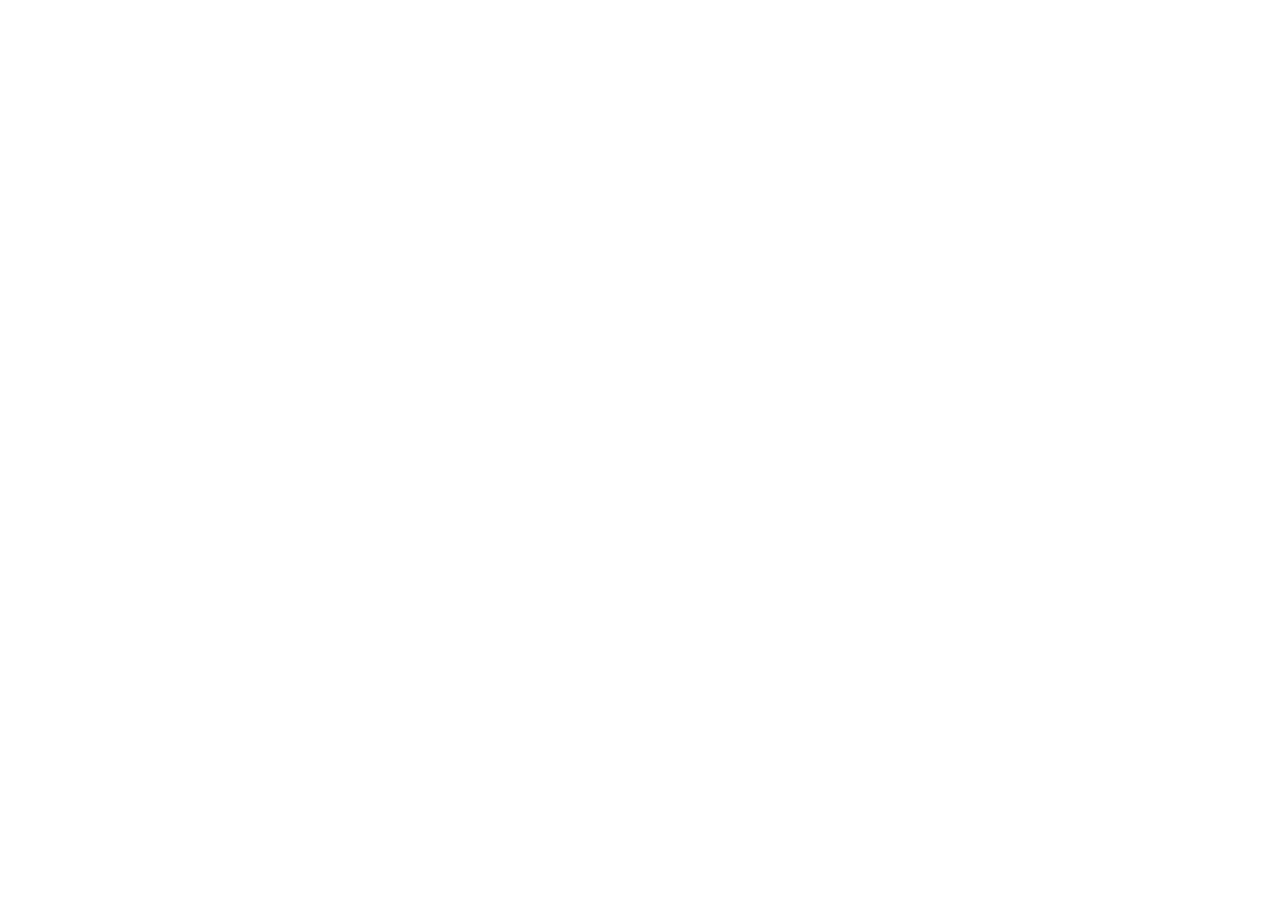
==== index.html @ 1e38310f "test" ====
<!DOCTYPE html>
<html>
<head>
  <!--
    If you are serving your web app in a path other than the root, change the
    href value below to reflect the base path you are serving from.

    The path provided below has to start and end with a slash "/" in order for
    it to work correctly.

    For more details:
    * https://developer.mozilla.org/en-US/docs/Web/HTML/Element/base

    This is a placeholder for base href that will be replaced by the value of
    the `--base-href` argument provided to `flutter build`.
    /
  -->
  <base href="/">

  <meta charset="UTF-8">
  <meta content="IE=Edge" http-equiv="X-UA-Compatible">
  <meta name="description" content="A new Flutter project.">

  <!-- iOS meta tags & icons -->
  <meta name="apple-mobile-web-app-capable" content="yes">
  <meta name="apple-mobile-web-app-status-bar-style" content="black">
  <meta name="apple-mobile-web-app-title" content="flutter_application_1">
  <link rel="apple-touch-icon" href="icons/Icon-192.png">

  <!-- Favicon -->
  <link rel="icon" type="image/png" href="favicon.png"/>

  <title>flutter_application_1</title>
  <link rel="manifest" href="manifest.json">

  <script>
    // The value below is injected by flutter build, do not touch.
    var serviceWorkerVersion = '1842576380';
  </script>
  <!-- This script adds the flutter initialization JS code -->
  <script src="flutter.js" defer></script>
</head>
<body>
  <script>
    window.addEventListener('load', function(ev) {
      // Download main.dart.js
      _flutter.loader.loadEntrypoint({
        serviceWorker: {
          serviceWorkerVersion: serviceWorkerVersion,
        },
        onEntrypointLoaded: function(engineInitializer) {
          engineInitializer.initializeEngine().then(function(appRunner) {
            appRunner.runApp();
          });
        }
      });
    });
  </script>
</body>
</html>
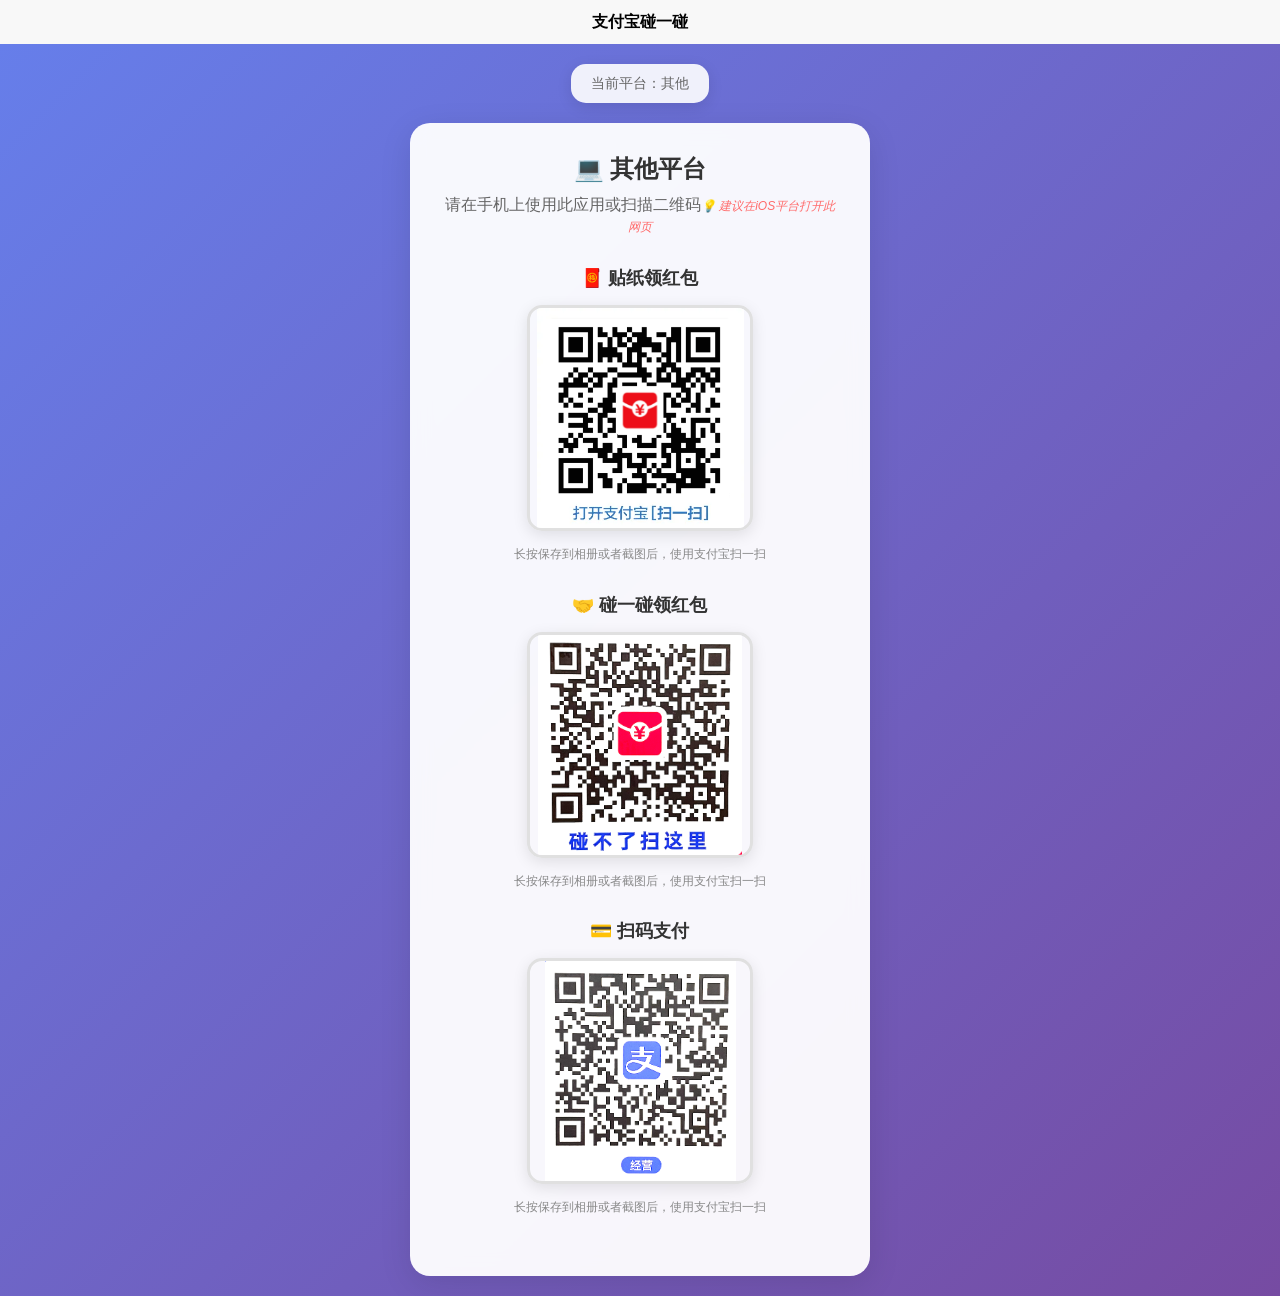
==== commit 9df33568: "alipay-tap-to-pay" ====
--- a/index.html
+++ b/index.html
@@ -1,60 +1,23 @@
 <!DOCTYPE html>
-<html>
-<head>
-  <!--
-    If you are serving your web app in a path other than the root, change the
-    href value below to reflect the base path you are serving from.
+<html lang="en">
+  <head>
+    <link rel="stylesheet" href="./assets/uni.84a168a0.css">
 
-    The path provided below has to start and end with a slash "/" in order for
-    it to work correctly.
-
-    For more details:
-    * https://developer.mozilla.org/en-US/docs/Web/HTML/Element/base
-
-    This is a placeholder for base href that will be replaced by the value of
-    the `--base-href` argument provided to `flutter build`.
-    /
-  -->
-  <base href="/">
-
-  <meta charset="UTF-8">
-  <meta content="IE=Edge" http-equiv="X-UA-Compatible">
-  <meta name="description" content="A new Flutter project.">
-
-  <!-- iOS meta tags & icons -->
-  <meta name="apple-mobile-web-app-capable" content="yes">
-  <meta name="apple-mobile-web-app-status-bar-style" content="black">
-  <meta name="apple-mobile-web-app-title" content="flutter_application_1">
-  <link rel="apple-touch-icon" href="icons/Icon-192.png">
-
-  <!-- Favicon -->
-  <link rel="icon" type="image/png" href="favicon.png"/>
-
-  <title>flutter_application_1</title>
-  <link rel="manifest" href="manifest.json">
-
-  <script>
-    // The value below is injected by flutter build, do not touch.
-    var serviceWorkerVersion = '1842576380';
-  </script>
-  <!-- This script adds the flutter initialization JS code -->
-  <script src="flutter.js" defer></script>
-</head>
-<body>
-  <script>
-    window.addEventListener('load', function(ev) {
-      // Download main.dart.js
-      _flutter.loader.loadEntrypoint({
-        serviceWorker: {
-          serviceWorkerVersion: serviceWorkerVersion,
-        },
-        onEntrypointLoaded: function(engineInitializer) {
-          engineInitializer.initializeEngine().then(function(appRunner) {
-            appRunner.runApp();
-          });
-        }
-      });
-    });
-  </script>
-</body>
+    <meta charset="UTF-8" />
+    <script>
+      var coverSupport = 'CSS' in window && typeof CSS.supports === 'function' && (CSS.supports('top: env(a)') ||
+        CSS.supports('top: constant(a)'))
+      document.write(
+        '<meta name="viewport" content="width=device-width, user-scalable=no, initial-scale=1.0, maximum-scale=1.0, minimum-scale=1.0' +
+        (coverSupport ? ', viewport-fit=cover' : '') + '" />')
+    </script>
+    <title>支付宝碰一碰</title>
+    <!--preload-links-->
+    <!--app-context-->
+    <script type="module" crossorigin src="./assets/index-BQC5_Dou.js"></script>
+    <link rel="stylesheet" crossorigin href="./assets/index-Dh--pd9T.css">
+  </head>
+  <body>
+    <div id="app"><!--app-html--></div>
+  </body>
 </html>
--- a/assets/uni.84a168a0.css
+++ b/assets/uni.84a168a0.css
@@ -0,0 +1 @@
+uni-button{position:relative;display:block;margin-left:auto;margin-right:auto;padding-left:14px;padding-right:14px;box-sizing:border-box;font-size:18px;text-align:center;text-decoration:none;line-height:2.55555556;border-radius:5px;-webkit-tap-highlight-color:transparent;overflow:hidden;color:#000;background-color:#f8f8f8;cursor:pointer}uni-button[hidden]{display:none!important}uni-button:after{content:" ";width:200%;height:200%;position:absolute;top:0;left:0;border:1px solid rgba(0,0,0,.2);transform:scale(.5);transform-origin:0 0;box-sizing:border-box;border-radius:10px}uni-button[native]{padding-left:0;padding-right:0}uni-button[native] .uni-button-cover-view-wrapper{border:inherit;border-color:inherit;border-radius:inherit;background-color:inherit}uni-button[native] .uni-button-cover-view-inner{padding-left:14px;padding-right:14px}uni-button uni-cover-view{line-height:inherit;white-space:inherit}uni-button[type=default]{color:#000;background-color:#f8f8f8}uni-button[type=primary]{color:#fff;background-color:#007aff}uni-button[type=warn]{color:#fff;background-color:#e64340}uni-button[disabled]{color:rgba(255,255,255,.6);cursor:not-allowed}uni-button[disabled][type=default],uni-button[disabled]:not([type]){color:rgba(0,0,0,.3);background-color:#f7f7f7}uni-button[disabled][type=primary]{background-color:rgba(0,122,255,.6)}uni-button[disabled][type=warn]{background-color:#ec8b89}uni-button[type=primary][plain]{color:#007aff;border:1px solid #007aff;background-color:transparent}uni-button[type=primary][plain][disabled]{color:rgba(0,0,0,.2);border-color:rgba(0,0,0,.2)}uni-button[type=primary][plain]:after{border-width:0}uni-button[type=default][plain]{color:#353535;border:1px solid #353535;background-color:transparent}uni-button[type=default][plain][disabled]{color:rgba(0,0,0,.2);border-color:rgba(0,0,0,.2)}uni-button[type=default][plain]:after{border-width:0}uni-button[plain]{color:#353535;border:1px solid #353535;background-color:transparent}uni-button[plain][disabled]{color:rgba(0,0,0,.2);border-color:rgba(0,0,0,.2)}uni-button[plain]:after{border-width:0}uni-button[plain][native] .uni-button-cover-view-inner{padding:0}uni-button[type=warn][plain]{color:#e64340;border:1px solid #e64340;background-color:transparent}uni-button[type=warn][plain][disabled]{color:rgba(0,0,0,.2);border-color:rgba(0,0,0,.2)}uni-button[type=warn][plain]:after{border-width:0}uni-button[size=mini]{display:inline-block;line-height:2.3;font-size:13px;padding:0 1.34em}uni-button[size=mini][native]{padding:0}uni-button[size=mini][native] .uni-button-cover-view-inner{padding:0 1.34em}uni-button[loading]:not([disabled]){cursor:progress}uni-button[loading]:before{content:" ";display:inline-block;width:18px;height:18px;vertical-align:middle;animation:uni-loading 1s steps(12,end) infinite;background-size:100%}uni-button[loading][type=primary]{color:rgba(255,255,255,.6);background-color:#0062cc}uni-button[loading][type=primary][plain]{color:#007aff;background-color:transparent}uni-button[loading][type=default]{color:rgba(0,0,0,.6);background-color:#dedede}uni-button[loading][type=default][plain]{color:#353535;background-color:transparent}uni-button[loading][type=warn]{color:rgba(255,255,255,.6);background-color:#ce3c39}uni-button[loading][type=warn][plain]{color:#e64340;background-color:transparent}uni-button[loading][native]:before{content:none}.button-hover{color:rgba(0,0,0,.6);background-color:#dedede}.button-hover[plain]{color:rgba(53,53,53,.6);border-color:rgba(53,53,53,.6);background-color:transparent}.button-hover[type=primary]{color:rgba(255,255,255,.6);background-color:#0062cc}.button-hover[type=primary][plain]{color:rgba(0,122,255,.6);border-color:rgba(0,122,255,.6);background-color:transparent}.button-hover[type=default]{color:rgba(0,0,0,.6);background-color:#dedede}.button-hover[type=default][plain]{color:rgba(53,53,53,.6);border-color:rgba(53,53,53,.6);background-color:transparent}.button-hover[type=warn]{color:rgba(255,255,255,.6);background-color:#ce3c39}.button-hover[type=warn][plain]{color:rgba(230,67,64,.6);border-color:rgba(230,67,64,.6);background-color:transparent}uni-image{width:320px;height:240px;display:inline-block;overflow:hidden;position:relative}uni-image[hidden]{display:none}uni-image>div{width:100%;height:100%;background-repeat:no-repeat}uni-image>img{-webkit-touch-callout:none;-webkit-user-select:none;user-select:none;display:block;position:absolute;top:0;left:0;width:100%;height:100%;opacity:0}uni-image>.uni-image-will-change{will-change:transform}@keyframes once-show{0%{top:0}}uni-resize-sensor,uni-resize-sensor>div{position:absolute;left:0;top:0;right:0;bottom:0;overflow:hidden}uni-resize-sensor{display:block;z-index:-1;visibility:hidden;animation:once-show 1ms}uni-resize-sensor>div>div{position:absolute;left:0;top:0}uni-resize-sensor>div:first-child>div{width:100000px;height:100000px}uni-resize-sensor>div:last-child>div{width:200%;height:200%}uni-text[selectable]{cursor:auto;-webkit-user-select:text;user-select:text}uni-text{white-space:pre-line}uni-view{display:block}uni-view[hidden]{display:none}uni-modal{position:fixed;top:0;right:0;bottom:0;left:0;z-index:999;display:block;box-sizing:border-box}.uni-modal{position:fixed;z-index:999;width:80%;max-width:300px;top:50%;left:50%;transform:translate(-50%,-50%);background-color:#fff;text-align:center;border-radius:3px;overflow:hidden}.uni-modal *{box-sizing:border-box}.uni-modal__hd{padding:1em 1.6em .3em}.uni-modal__title{font-weight:400;font-size:18px;word-wrap:break-word;word-break:break-all;white-space:pre-wrap;overflow:hidden;text-overflow:ellipsis;display:-webkit-box;-webkit-line-clamp:2;-webkit-box-orient:vertical}.uni-modal__bd{padding:1.3em 1.6em;min-height:40px;font-size:15px;line-height:1.4;word-wrap:break-word;word-break:break-all;white-space:pre-wrap;color:#999;max-height:400px;overflow-x:hidden;overflow-y:auto}.uni-modal__textarea{resize:none;border:0;margin:0;width:90%;padding:10px;font-size:20px;outline:none;border:none;background-color:#eee;text-decoration:inherit}.uni-modal__ft{position:relative;line-height:48px;font-size:18px;display:flex}.uni-modal__ft:after{content:" ";position:absolute;left:0;top:0;right:0;height:1px;border-top:1px solid #d5d5d6;color:#d5d5d6;transform-origin:0 0;transform:scaleY(.5)}.uni-modal__btn{display:block;flex:1;color:#3cc51f;text-decoration:none;-webkit-tap-highlight-color:rgba(0,0,0,0);position:relative;cursor:pointer}.uni-modal__btn:active{background-color:#eee}.uni-modal__btn:after{content:" ";position:absolute;left:0;top:0;width:1px;bottom:0;border-left:1px solid #d5d5d6;color:#d5d5d6;transform-origin:0 0;transform:scaleX(.5)}.uni-modal__btn:first-child:after{display:none}.uni-modal__btn_default{color:#353535}.uni-modal__btn_primary{color:#007aff}uni-toast{position:fixed;top:0;right:0;bottom:0;left:0;z-index:999;display:block;box-sizing:border-box;pointer-events:none;font-size:16px}.uni-sample-toast{position:fixed;z-index:999;top:50%;left:50%;transform:translate(-50%,-50%);text-align:center;max-width:80%}.uni-simple-toast__text{display:inline-block;vertical-align:middle;color:#fff;background-color:rgba(17,17,17,.7);padding:10px 20px;border-radius:5px;font-size:13px;text-align:center;max-width:100%;word-break:break-all;white-space:normal}uni-toast .uni-mask{pointer-events:auto}.uni-toast{position:fixed;z-index:999;width:8em;top:50%;left:50%;transform:translate(-50%,-50%);background:rgba(17,17,17,.7);text-align:center;border-radius:5px;color:#fff}.uni-toast *{box-sizing:border-box}.uni-toast__icon{margin:20px 0 0;width:38px!important;height:38px!important;vertical-align:baseline!important}.uni-icon_toast{margin:15px 0 0}.uni-icon_toast.uni-icon-success-no-circle:before{color:#fff;font-size:55px}.uni-icon_toast.uni-loading{margin:20px 0 0;width:38px;height:38px;vertical-align:baseline}.uni-toast__content{margin:0 0 15px}
--- a/assets/index-Dh--pd9T.css
+++ b/assets/index-Dh--pd9T.css
@@ -0,0 +1 @@
+*{margin:0;-webkit-tap-highlight-color:transparent}html,body{-webkit-user-select:none;user-select:none;width:100%;height:100%}body{overflow-x:hidden;font-size:16px}uni-app,uni-page,uni-page-wrapper,uni-page-body{display:block;box-sizing:border-box;width:100%}uni-page-wrapper{position:relative}#app,uni-app,uni-page,uni-page-wrapper{height:100%}.uni-mask{position:fixed;z-index:999;top:0;right:0;left:0;bottom:0;background:rgba(0,0,0,.5)}.uni-fade-enter-active,.uni-fade-leave-active{transition-duration:.25s;transition-property:opacity;transition-timing-function:ease}.uni-fade-enter-from,.uni-fade-leave-active{opacity:0}.uni-loading,uni-button[loading]:before{background-color:transparent;background-image:url(data:image/svg+xml;base64,\ [base64]);background-repeat:no-repeat}.uni-loading{width:20px;height:20px;display:inline-block;vertical-align:middle;animation:uni-loading 1s steps(12,end) infinite;background-size:100%}@keyframes uni-loading{0%{transform:rotate3d(0,0,1,0)}to{transform:rotate3d(0,0,1,360deg)}}html{--primary-color: #007aff;--UI-BG: #fff;--UI-BG-1: #f7f7f7;--UI-BG-2: #fff;--UI-BG-3: #f7f7f7;--UI-BG-4: #4c4c4c;--UI-BG-5: #fff;--UI-FG: #000;--UI-FG-0: rgba(0, 0, 0, .9);--UI-FG-HALF: rgba(0, 0, 0, .9);--UI-FG-1: rgba(0, 0, 0, .5);--UI-FG-2: rgba(0, 0, 0, .3);--UI-FG-3: rgba(0, 0, 0, .1)}body:after{position:fixed;content:"";left:-1000px;top:-1000px;animation:shadow-preload .1s;animation-delay:3s}@keyframes shadow-preload{0%{background-image:url(https://cdn.dcloud.net.cn/img/shadow-grey.png)}to{background-image:url(https://cdn.dcloud.net.cn/img/shadow-grey.png)}}.uni-async-error{position:absolute;left:0;right:0;top:0;bottom:0;color:#999;padding:100px 10px;text-align:center}.uni-async-loading{box-sizing:border-box;width:100%;padding:50px;text-align:center}.uni-async-loading .uni-loading{width:30px;height:30px}uni-page-head{display:block;box-sizing:border-box}.uni-page-head{position:fixed;left:var(--window-left);right:var(--window-right);height:44px;height:calc(44px + constant(safe-area-inset-top));height:calc(44px + env(safe-area-inset-top));padding:7px 3px;padding-top:calc(7px + constant(safe-area-inset-top));padding-top:calc(7px + env(safe-area-inset-top));display:flex;overflow:hidden;justify-content:space-between;box-sizing:border-box;z-index:998;color:#fff;background-color:#000;transition-property:all}.uni-page-head *{box-sizing:border-box}.uni-page-head .uni-btn-icon{overflow:hidden;min-width:1em;font-style:normal}.uni-page-head-titlePenetrate,.uni-page-head-titlePenetrate .uni-page-head-bd,.uni-page-head-titlePenetrate .uni-page-head-bd *{pointer-events:none}.uni-page-head-titlePenetrate *{pointer-events:auto}.uni-page-head.uni-page-head-transparent .uni-page-head-ft>div{justify-content:center}.uni-page-head~.uni-placeholder{width:100%;height:44px;height:calc(44px + constant(safe-area-inset-top));height:calc(44px + env(safe-area-inset-top))}.uni-placeholder-titlePenetrate{pointer-events:none}.uni-page-head-hd{display:flex;align-items:center;font-size:16px}.uni-page-head-bd{position:absolute;left:70px;right:70px;min-width:0;-webkit-user-select:auto;user-select:auto}.uni-page-head-btn{position:relative;width:auto;margin:0 2px;word-break:keep-all;white-space:pre;cursor:pointer;font-size:0px}.uni-page-head-transparent .uni-page-head-btn{display:flex;align-items:center;width:32px;height:32px;border-radius:50%;background-color:rgba(0,0,0,.5)}.uni-page-head-btn-red-dot:after{content:attr(badge-text);position:absolute;right:0;top:0;background-color:red;color:#fff;width:18px;height:18px;line-height:18px;border-radius:18px;overflow:hidden;transform:scale(.5) translate(40%,-40%);transform-origin:100% 0}.uni-page-head-btn-red-dot[badge-text]:after{font-size:12px;width:auto;min-width:18px;max-width:42px;text-align:center;padding:0 3px;transform:scale(.7) translate(40%,-40%)}.uni-page-head-btn-select svg{vertical-align:middle;margin-left:2px;transform:rotate(270deg) scale(.8)}.uni-page-head-search{position:relative;display:flex;flex:1;margin:0 2px;line-height:30px;font-size:15px}.uni-page-head-search-input{width:100%;height:100%;padding-left:34px;text-align:left}.uni-page-head-search-input .uni-input-input:disabled{pointer-events:none}.uni-page-head-search-placeholder{position:absolute;max-width:100%;height:100%;padding-left:34px;overflow:hidden;word-break:keep-all;white-space:pre}.uni-page-head-search-placeholder-right{right:0}.uni-page-head-search-placeholder-center{left:50%;transform:translate(-50%)}.uni-page-head-search-icon{position:absolute;top:0;left:2px;width:30px;height:30px;display:flex;justify-content:center;align-items:center}.uni-page-head-ft{display:flex;align-items:center;flex-direction:row-reverse;font-size:13px}.uni-page-head__title{font-weight:700;font-size:16px;line-height:30px;text-align:center;overflow:hidden;white-space:nowrap;text-overflow:ellipsis}.uni-page-head__title .uni-loading{width:16px;height:16px;margin-top:-3px}.uni-page-head__title .uni-page-head__title_image{width:auto;height:26px;vertical-align:middle}.uni-page-head-shadow{overflow:visible}.uni-page-head-shadow:after{content:"";position:absolute;left:0;right:0;top:100%;height:5px;background-size:100% 100%}uni-page-head[uni-page-head-type=default]~uni-page-wrapper{height:calc(100% - 44px);height:calc(100% - 44px - constant(safe-area-inset-top));height:calc(100% - 44px - env(safe-area-inset-top))}.uni-page-head-shadow-grey:after{background-image:url(https://cdn.dcloud.net.cn/img/shadow-grey.png)}.uni-page-head-shadow-blue:after{background-image:url(https://cdn.dcloud.net.cn/img/shadow-blue.png)}.uni-page-head-shadow-green:after{background-image:url(https://cdn.dcloud.net.cn/img/shadow-green.png)}.uni-page-head-shadow-orange:after{background-image:url(https://cdn.dcloud.net.cn/img/shadow-orange.png)}.uni-page-head-shadow-red:after{background-image:url(https://cdn.dcloud.net.cn/img/shadow-red.png)}.uni-page-head-shadow-yellow:after{background-image:url(https://cdn.dcloud.net.cn/img/shadow-yellow.png)}
